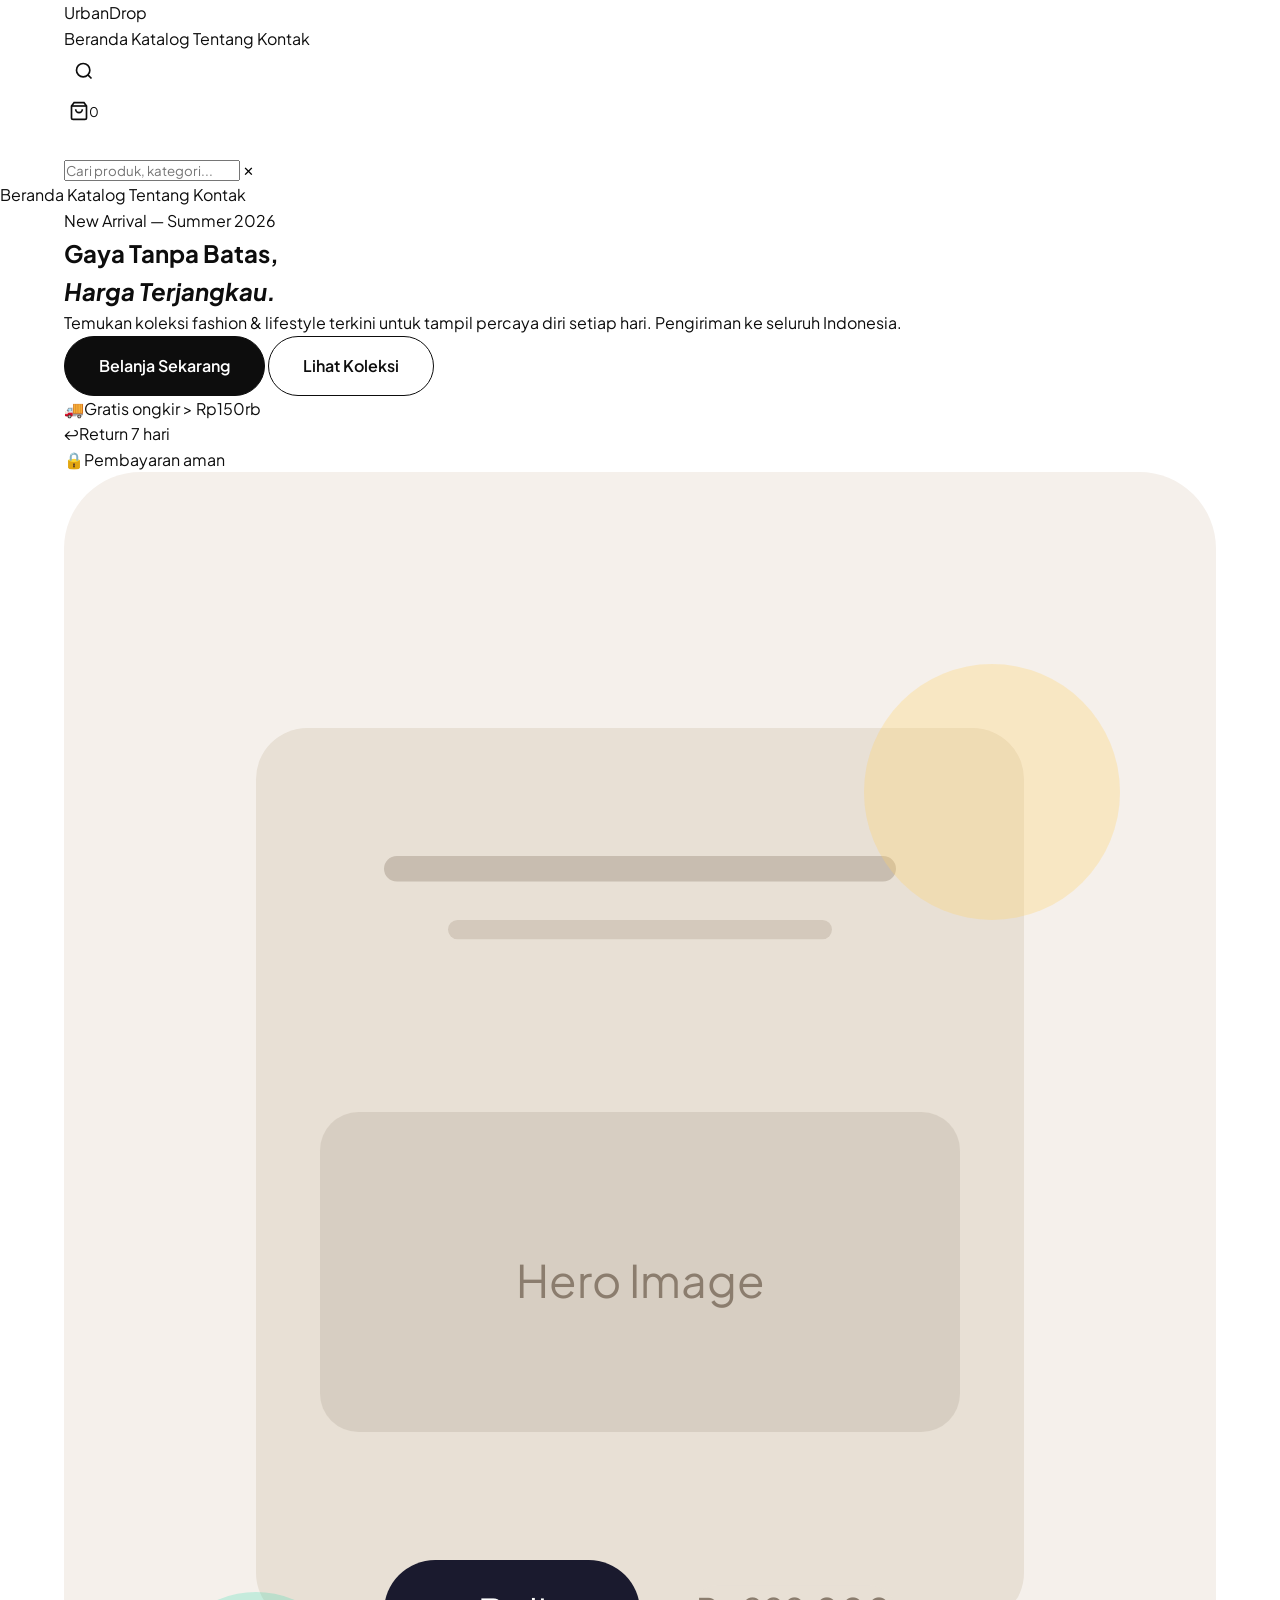
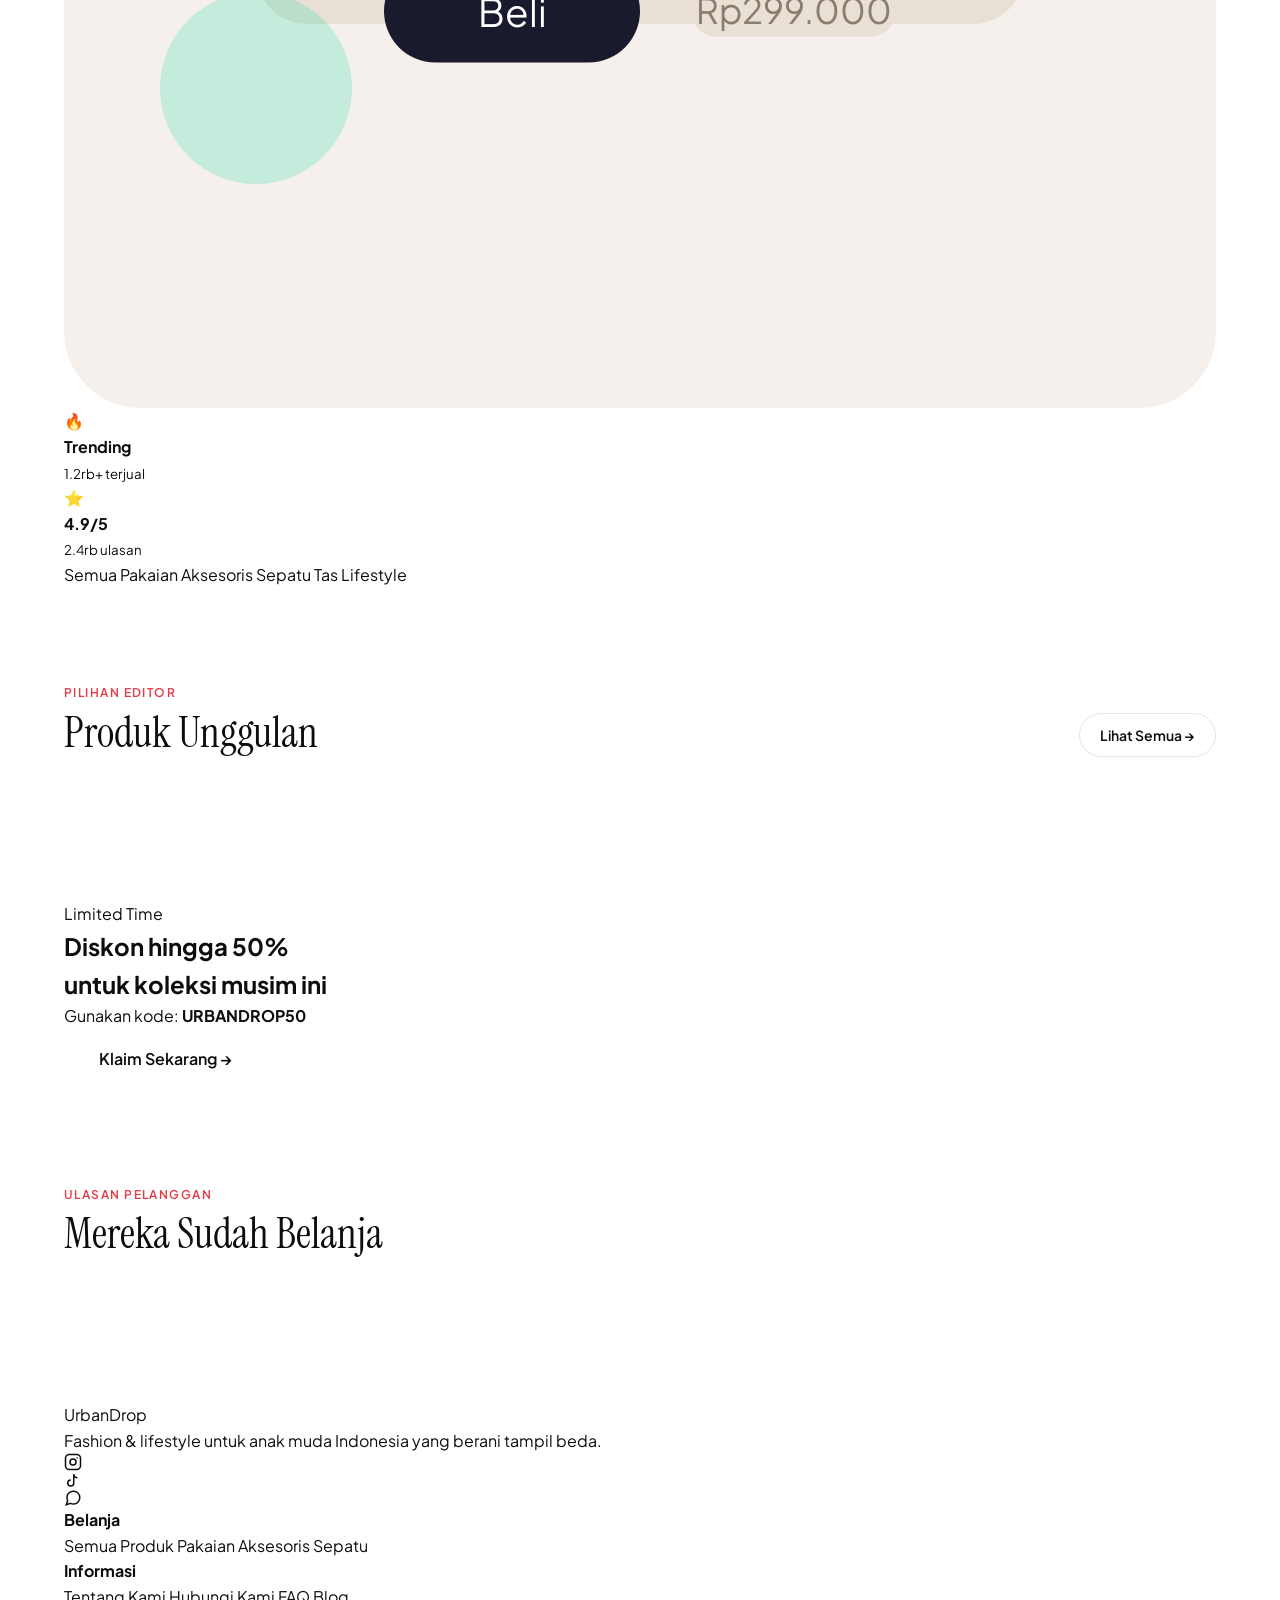
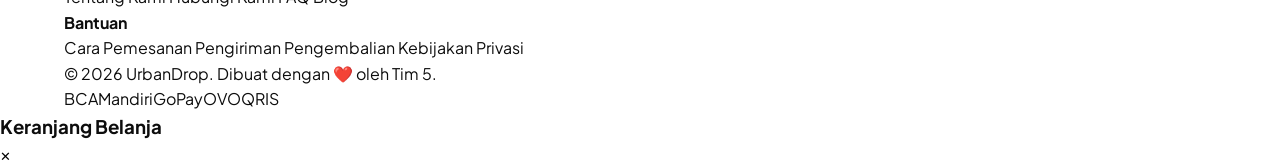
==== index.html @ a865c8d6 "feat : added index.html" ====
<!DOCTYPE html>
<html lang="id">
<head>
  <meta charset="UTF-8" />
  <meta name="viewport" content="width=device-width, initial-scale=1.0" />
  <meta name="description" content="UrbanDrop — Toko fashion & lifestyle modern untuk anak muda Indonesia." />
  <title>UrbanDrop — Fashion & Lifestyle</title>
  <link rel="preconnect" href="https://fonts.googleapis.com" />
  <link rel="preconnect" href="https://fonts.gstatic.com" crossorigin />
  <link href="https://fonts.googleapis.com/css2?family=Plus+Jakarta+Sans:wght@300;400;500;600;700;800&family=Instrument+Serif:ital@0;1&display=swap" rel="stylesheet" />
  <link rel="stylesheet" href="css/base.css" />       <!-- RAKHA -->
  <link rel="stylesheet" href="css/navbar.css" />     <!-- NOVIA -->
  <link rel="stylesheet" href="css/hero.css" />       <!-- NAISYA -->
  <link rel="stylesheet" href="css/catalog.css" />    <!-- RIMA -->
  <link rel="stylesheet" href="css/cart.css" />       <!-- NAOMI -->
  <link rel="stylesheet" href="css/footer.css" />     <!-- NOVIA -->
</head>
<body>

  <!-- ═══════════════════════════════════════
       NAVBAR — NOVIA
  ═══════════════════════════════════════ -->
  <header class="navbar" id="navbar">
    <div class="container navbar__inner">
      <a href="index.html" class="navbar__logo">
        Urban<span>Drop</span>
      </a>
      <nav class="navbar__links" id="navLinks">
        <a href="index.html" class="nav-link active">Beranda</a>
        <a href="pages/catalog.html" class="nav-link">Katalog</a>
        <a href="pages/about.html" class="nav-link">Tentang</a>
        <a href="pages/contact.html" class="nav-link">Kontak</a>
      </nav>
      <div class="navbar__actions">
        <button class="btn-icon search-btn" aria-label="Cari produk" id="searchToggle">
          <svg width="20" height="20" viewBox="0 0 24 24" fill="none" stroke="currentColor" stroke-width="2"><circle cx="11" cy="11" r="8"/><path d="m21 21-4.35-4.35"/></svg>
        </button>
        <button class="btn-icon cart-btn" aria-label="Keranjang" id="cartToggle">
          <svg width="20" height="20" viewBox="0 0 24 24" fill="none" stroke="currentColor" stroke-width="2"><path d="M6 2 3 6v14a2 2 0 0 0 2 2h14a2 2 0 0 0 2-2V6l-3-4z"/><line x1="3" y1="6" x2="21" y2="6"/><path d="M16 10a4 4 0 0 1-8 0"/></svg>
          <span class="cart-badge" id="cartBadge">0</span>
        </button>
        <button class="hamburger" id="hamburger" aria-label="Menu">
          <span></span><span></span><span></span>
        </button>
      </div>
    </div>
    <!-- Search Bar -->
    <div class="search-bar" id="searchBar">
      <div class="container">
        <input type="text" id="searchInput" placeholder="Cari produk, kategori..." autocomplete="off" />
        <button id="searchClose">✕</button>
      </div>
    </div>
  </header>

  <!-- Mobile Nav -->
  <div class="mobile-nav" id="mobileNav">
    <a href="index.html" class="mobile-nav__link" onclick="closeMobileNav()">Beranda</a>
    <a href="pages/catalog.html" class="mobile-nav__link" onclick="closeMobileNav()">Katalog</a>
    <a href="pages/about.html" class="mobile-nav__link" onclick="closeMobileNav()">Tentang</a>
    <a href="pages/contact.html" class="mobile-nav__link" onclick="closeMobileNav()">Kontak</a>
  </div>


  <!-- ═══════════════════════════════════════
       HERO SECTION — NAISYA
  ═══════════════════════════════════════ -->
  <section class="hero" id="home">
    <div class="hero__bg-shape hero__bg-shape--1"></div>
    <div class="hero__bg-shape hero__bg-shape--2"></div>
    <div class="container hero__inner">
      <div class="hero__content" data-animate>
        <span class="hero__label">New Arrival — Summer 2026</span>
        <h1 class="hero__title">
          Gaya Tanpa Batas,<br />
          <em>Harga Terjangkau.</em>
        </h1>
        <p class="hero__subtitle">
          Temukan koleksi fashion & lifestyle terkini untuk tampil percaya diri setiap hari. Pengiriman ke seluruh Indonesia.
        </p>
        <div class="hero__cta">
          <a href="pages/catalog.html" class="btn btn--primary btn--lg">Belanja Sekarang</a>
          <a href="#featured" class="btn btn--outline btn--lg">Lihat Koleksi</a>
        </div>
        <div class="hero__trust">
          <div class="trust-item"><span class="trust-icon">🚚</span><span>Gratis ongkir &gt; Rp150rb</span></div>
          <div class="trust-item"><span class="trust-icon">↩️</span><span>Return 7 hari</span></div>
          <div class="trust-item"><span class="trust-icon">🔒</span><span>Pembayaran aman</span></div>
        </div>
      </div>
      <div class="hero__visual" data-animate data-delay="0.15">
        <div class="hero__img-frame">
          <!-- Placeholder visual — ganti dengan gambar produk hero -->
          <div class="hero__img-placeholder">
            <svg viewBox="0 0 360 480" fill="none" xmlns="http://www.w3.org/2000/svg">
              <rect width="360" height="480" rx="24" fill="#F5F0EB"/>
              <rect x="60" y="80" width="240" height="280" rx="16" fill="#E8E0D5"/>
              <rect x="100" y="120" width="160" height="8" rx="4" fill="#C8BDB0"/>
              <rect x="120" y="140" width="120" height="6" rx="3" fill="#D4C9BC"/>
              <rect x="80" y="200" width="200" height="100" rx="12" fill="#C8BDB0" fill-opacity="0.5"/>
              <text x="180" y="258" text-anchor="middle" fill="#8B7D6E" font-size="14" font-family="Plus Jakarta Sans">Hero Image</text>
              <rect x="100" y="340" width="80" height="32" rx="16" fill="#1A1A2E"/>
              <text x="140" y="361" text-anchor="middle" fill="white" font-size="12" font-family="Plus Jakarta Sans">Beli</text>
              <rect x="196" y="348" width="64" height="16" rx="8" fill="#E8E0D5"/>
              <text x="228" y="360" text-anchor="middle" fill="#8B7D6E" font-size="11" font-family="Plus Jakarta Sans">Rp299.000</text>
              <circle cx="290" cy="100" r="40" fill="#FFD166" fill-opacity="0.3"/>
              <circle cx="60" cy="380" r="30" fill="#06D6A0" fill-opacity="0.2"/>
            </svg>
          </div>
          <div class="hero__floating-card hero__floating-card--1">
            <span class="fc-emoji">🔥</span>
            <div><strong>Trending</strong><br/><small>1.2rb+ terjual</small></div>
          </div>
          <div class="hero__floating-card hero__floating-card--2">
            <span class="fc-emoji">⭐</span>
            <div><strong>4.9/5</strong><br/><small>2.4rb ulasan</small></div>
          </div>
        </div>
      </div>
    </div>
    <!-- Category pills -->
    <div class="hero__categories container">
      <a href="pages/catalog.html?cat=all" class="cat-pill cat-pill--active">Semua</a>
      <a href="pages/catalog.html?cat=pakaian" class="cat-pill">Pakaian</a>
      <a href="pages/catalog.html?cat=aksesoris" class="cat-pill">Aksesoris</a>
      <a href="pages/catalog.html?cat=sepatu" class="cat-pill">Sepatu</a>
      <a href="pages/catalog.html?cat=tas" class="cat-pill">Tas</a>
      <a href="pages/catalog.html?cat=lifestyle" class="cat-pill">Lifestyle</a>
    </div>
  </section>


  <!-- ═══════════════════════════════════════
       FEATURED PRODUCTS — RIMA
  ═══════════════════════════════════════ -->
  <section class="section" id="featured">
    <div class="container">
      <div class="section-header" data-animate>
        <div>
          <p class="section-eyebrow">Pilihan Editor</p>
          <h2 class="section-title">Produk Unggulan</h2>
        </div>
        <a href="pages/catalog.html" class="btn btn--ghost">Lihat Semua →</a>
      </div>
      <!-- Grid produk dirender oleh JS (RIMA: js/catalog.js) -->
      <div class="products-grid" id="featuredGrid"></div>
    </div>
  </section>


  <!-- ═══════════════════════════════════════
       BANNER PROMO — NAISYA
  ═══════════════════════════════════════ -->
  <section class="promo-banner" data-animate>
    <div class="container promo-banner__inner">
      <div class="promo-banner__text">
        <span class="promo-banner__label">Limited Time</span>
        <h2 class="promo-banner__title">Diskon hingga 50%<br/>untuk koleksi musim ini</h2>
        <p class="promo-banner__sub">Gunakan kode: <strong>URBANDROP50</strong></p>
      </div>
      <a href="pages/catalog.html" class="btn btn--white btn--lg">Klaim Sekarang →</a>
    </div>
  </section>


  <!-- ═══════════════════════════════════════
       TESTIMONI — NAISYA
  ═══════════════════════════════════════ -->
  <section class="section" id="testimoni">
    <div class="container">
      <div class="section-header" data-animate>
        <div>
          <p class="section-eyebrow">Ulasan Pelanggan</p>
          <h2 class="section-title">Mereka Sudah Belanja</h2>
        </div>
      </div>
      <div class="testimonials-track" id="testiTrack">
        <!-- Render by JS — js/testimonials.js (NAISYA) -->
      </div>
    </div>
  </section>


  <!-- ═══════════════════════════════════════
       FOOTER — NOVIA
  ═══════════════════════════════════════ -->
  <footer class="footer">
    <div class="container footer__top">
      <div class="footer__brand">
        <a href="index.html" class="footer__logo">Urban<span>Drop</span></a>
        <p class="footer__tagline">Fashion & lifestyle untuk anak muda Indonesia yang berani tampil beda.</p>
        <div class="footer__socials">
          <a href="#" class="social-link" aria-label="Instagram">
            <svg width="18" height="18" viewBox="0 0 24 24" fill="none" stroke="currentColor" stroke-width="2"><rect x="2" y="2" width="20" height="20" rx="5"/><circle cx="12" cy="12" r="4"/><circle cx="17.5" cy="6.5" r="1" fill="currentColor" stroke="none"/></svg>
          </a>
          <a href="#" class="social-link" aria-label="TikTok">
            <svg width="18" height="18" viewBox="0 0 24 24" fill="none" stroke="currentColor" stroke-width="2"><path d="M9 12a4 4 0 1 0 4 4V4a5 5 0 0 0 5 5"/></svg>
          </a>
          <a href="#" class="social-link" aria-label="WhatsApp">
            <svg width="18" height="18" viewBox="0 0 24 24" fill="none" stroke="currentColor" stroke-width="2"><path d="M21 11.5a8.38 8.38 0 0 1-.9 3.8 8.5 8.5 0 0 1-7.6 4.7 8.38 8.38 0 0 1-3.8-.9L3 21l1.9-5.7a8.38 8.38 0 0 1-.9-3.8 8.5 8.5 0 0 1 4.7-7.6 8.38 8.38 0 0 1 3.8-.9h.5a8.48 8.48 0 0 1 8 8v.5z"/></svg>
          </a>
        </div>
      </div>
      <div class="footer__links-group">
        <div class="footer__col">
          <h4>Belanja</h4>
          <a href="pages/catalog.html">Semua Produk</a>
          <a href="pages/catalog.html?cat=pakaian">Pakaian</a>
          <a href="pages/catalog.html?cat=aksesoris">Aksesoris</a>
          <a href="pages/catalog.html?cat=sepatu">Sepatu</a>
        </div>
        <div class="footer__col">
          <h4>Informasi</h4>
          <a href="pages/about.html">Tentang Kami</a>
          <a href="pages/contact.html">Hubungi Kami</a>
          <a href="#">FAQ</a>
          <a href="#">Blog</a>
        </div>
        <div class="footer__col">
          <h4>Bantuan</h4>
          <a href="#">Cara Pemesanan</a>
          <a href="#">Pengiriman</a>
          <a href="#">Pengembalian</a>
          <a href="#">Kebijakan Privasi</a>
        </div>
      </div>
    </div>
    <div class="footer__bottom">
      <div class="container">
        <p>© 2026 UrbanDrop. Dibuat dengan ❤️ oleh Tim 5.</p>
        <div class="footer__payment">
          <span>BCA</span><span>Mandiri</span><span>GoPay</span><span>OVO</span><span>QRIS</span>
        </div>
      </div>
    </div>
  </footer>


  <!-- ═══════════════════════════════════════
       CART SIDEBAR — NAOMI
  ═══════════════════════════════════════ -->
  <div class="cart-overlay" id="cartOverlay"></div>
  <aside class="cart-sidebar" id="cartSidebar">
    <div class="cart-sidebar__header">
      <h3>Keranjang Belanja</h3>
      <button class="cart-close" id="cartClose">✕</button>
    </div>
    <div class="cart-sidebar__body" id="cartBody">
      <!-- Render by js/cart.js (NAOMI) -->
    </div>
    <div class="cart-sidebar__footer" id="cartFooter">
      <!-- Render by js/cart.js (NAOMI) -->
    </div>
  </aside>


  <!-- ═══════════════════════════════════════
       TOAST NOTIFICATION — NAOMI
  ═══════════════════════════════════════ -->
  <div class="toast" id="toast"></div>


  <!-- JS -->
  <script src="js/data.js"></script>         <!-- RAKHA -->
  <script src="js/utils.js"></script>        <!-- RAKHA -->
  <script src="js/navbar.js"></script>       <!-- NOVIA -->
  <script src="js/catalog.js"></script>      <!-- RIMA -->
  <script src="js/cart.js"></script>         <!-- NAOMI -->
  <script src="js/testimonials.js"></script> <!-- NAISYA -->
  <script src="js/main.js"></script>         <!-- RAKHA -->
</body>
</html>
---- css/base.css ----
@import url('https://fonts.googleapis.com/css2?family=Plus+Jakarta+Sans:wght@300;400;500;600;700;800&family=Instrument+Serif:ital@0;1&display=swap');

/* ─── CSS Variables ─── */
:root {
  /* Brand Colors */
  --black:       #0D0D0D;
  --white:       #FFFFFF;
  --cream:       #F8F4EF;
  --cream-dark:  #EDE8E1;
  --accent:      #1A1A2E;
  --accent-2:    #E63946;
  --gold:        #FFD166;
  --green:       #06D6A0;
  --muted:       #8B8B9A;
  --border:      #E8E4DE;

  /* Typography */
  --font-sans:   'Plus Jakarta Sans', sans-serif;
  --font-serif:  'Instrument Serif', serif;

  /* Spacing */
  --container-max: 1280px;
  --container-pad: clamp(20px, 5vw, 64px);
  --section-gap:   96px;
  --radius-sm:     8px;
  --radius-md:     14px;
  --radius-lg:     22px;
  --radius-pill:   999px;

  /* Shadow */
  --shadow-sm:  0 1px 3px rgba(0,0,0,.07), 0 1px 2px rgba(0,0,0,.05);
  --shadow-md:  0 4px 16px rgba(0,0,0,.09);
  --shadow-lg:  0 12px 40px rgba(0,0,0,.12);

  /* Transition */
  --ease: 0.22s cubic-bezier(.4,0,.2,1);
}

/* ─── Reset ─── */
*, *::before, *::after { box-sizing: border-box; margin: 0; padding: 0; }
html { scroll-behavior: smooth; font-size: 16px; -webkit-text-size-adjust: 100%; }
body {
  font-family: var(--font-sans);
  background: var(--white);
  color: var(--black);
  line-height: 1.6;
  overflow-x: hidden;
}
img, svg { max-width: 100%; display: block; }
a { text-decoration: none; color: inherit; }
ul, ol { list-style: none; }
button { cursor: pointer; font-family: inherit; border: none; background: none; }
input, textarea, select { font-family: inherit; }

/* ─── Container ─── */
.container {
  max-width: var(--container-max);
  margin: 0 auto;
  padding: 0 var(--container-pad);
}

/* ─── Section ─── */
.section { padding: var(--section-gap) 0; }
.section-header {
  display: flex;
  align-items: flex-end;
  justify-content: space-between;
  margin-bottom: 48px;
  gap: 16px;
}
.section-eyebrow {
  font-size: 12px;
  font-weight: 600;
  letter-spacing: .12em;
  text-transform: uppercase;
  color: var(--accent-2);
  margin-bottom: 6px;
}
.section-title {
  font-family: var(--font-serif);
  font-size: clamp(28px, 4vw, 42px);
  font-weight: 400;
  line-height: 1.15;
  color: var(--black);
}

/* ─── Buttons ─── */
.btn {
  display: inline-flex;
  align-items: center;
  gap: 8px;
  font-size: 15px;
  font-weight: 600;
  padding: 13px 26px;
  border-radius: var(--radius-pill);
  transition: all var(--ease);
  cursor: pointer;
  border: 1.5px solid transparent;
  white-space: nowrap;
}
.btn--primary {
  background: var(--black);
  color: var(--white);
  border-color: var(--black);
}
.btn--primary:hover { background: #2d2d2d; transform: translateY(-2px); box-shadow: var(--shadow-md); }
.btn--outline {
  background: transparent;
  color: var(--black);
  border-color: var(--black);
}
.btn--outline:hover { background: var(--black); color: var(--white); transform: translateY(-2px); }
.btn--ghost {
  background: transparent;
  color: var(--black);
  border-color: var(--border);
  font-size: 14px;
  padding: 10px 20px;
}
.btn--ghost:hover { border-color: var(--black); }
.btn--white {
  background: var(--white);
  color: var(--black);
  border-color: var(--white);
}
.btn--white:hover { background: var(--cream); transform: translateY(-2px); }
.btn--danger {
  background: var(--accent-2);
  color: var(--white);
  border-color: var(--accent-2);
}
.btn--lg { padding: 16px 34px; font-size: 16px; }
.btn--sm { padding: 8px 16px; font-size: 13px; }
.btn--full { width: 100%; justify-content: center; }

/* ─── Icon Button ─── */
.btn-icon {
  width: 40px; height: 40px;
  border-radius: 50%;
  display: flex; align-items: center; justify-content: center;
  background: transparent;
  color: var(--black);
  transition: all var(--ease);
  position: relative;
}
.btn-icon:hover { background: var(--cream); }

/* ─── Badge ─── */
.badge {
  display: inline-block;
  padding: 4px 12px;
  border-radius: var(--radius-pill);
  font-size: 11px;
  font-weight: 700;
  letter-spacing: .06em;
  text-transform: uppercase;
}
.badge--sale { background: var(--accent-2); color: var(--white); }
.badge--new  { background: var(--gold);     color: var(--black);  }
.badge--hit  { background: var(--green);    color: var(--black);  }

/* ─── Scroll Animate ─── */
[data-animate] {
  opacity: 0;
  transform: translateY(28px);
  transition: opacity .55s ease, transform .55s ease;
}
[data-animate].visible { opacity: 1; transform: none; }
[data-delay="0.1"]  { transition-delay: .10s; }
[data-delay="0.15"] { transition-delay: .15s; }
[data-delay="0.2"]  { transition-delay: .20s; }
[data-delay="0.3"]  { transition-delay: .30s; }
[data-delay="0.4"]  { transition-delay: .40s; }

/* ─── Toast Notification ─── */
.toast {
  position: fixed;
  bottom: 28px;
  left: 50%;
  transform: translateX(-50%) translateY(80px);
  background: var(--black);
  color: var(--white);
  padding: 13px 24px;
  border-radius: var(--radius-pill);
  font-size: 14px;
  font-weight: 500;
  z-index: 9999;
  opacity: 0;
  transition: all .35s cubic-bezier(.4,0,.2,1);
  white-space: nowrap;
  pointer-events: none;
  box-shadow: var(--shadow-lg);
}
.toast.show {
  opacity: 1;
  transform: translateX(-50%) translateY(0);
}

/* ─── Empty State ─── */
.empty-state {
  text-align: center;
  padding: 64px 24px;
  color: var(--muted);
}
.empty-state__icon { font-size: 48px; margin-bottom: 16px; }
.empty-state h3 { font-size: 20px; color: var(--black); margin-bottom: 8px; }
.empty-state p  { font-size: 15px; margin-bottom: 24px; }

/* ─── Responsive utilities ─── */
@media (max-width: 768px) {
  :root { --section-gap: 60px; }
  .section-header { flex-direction: column; align-items: flex-start; }
}
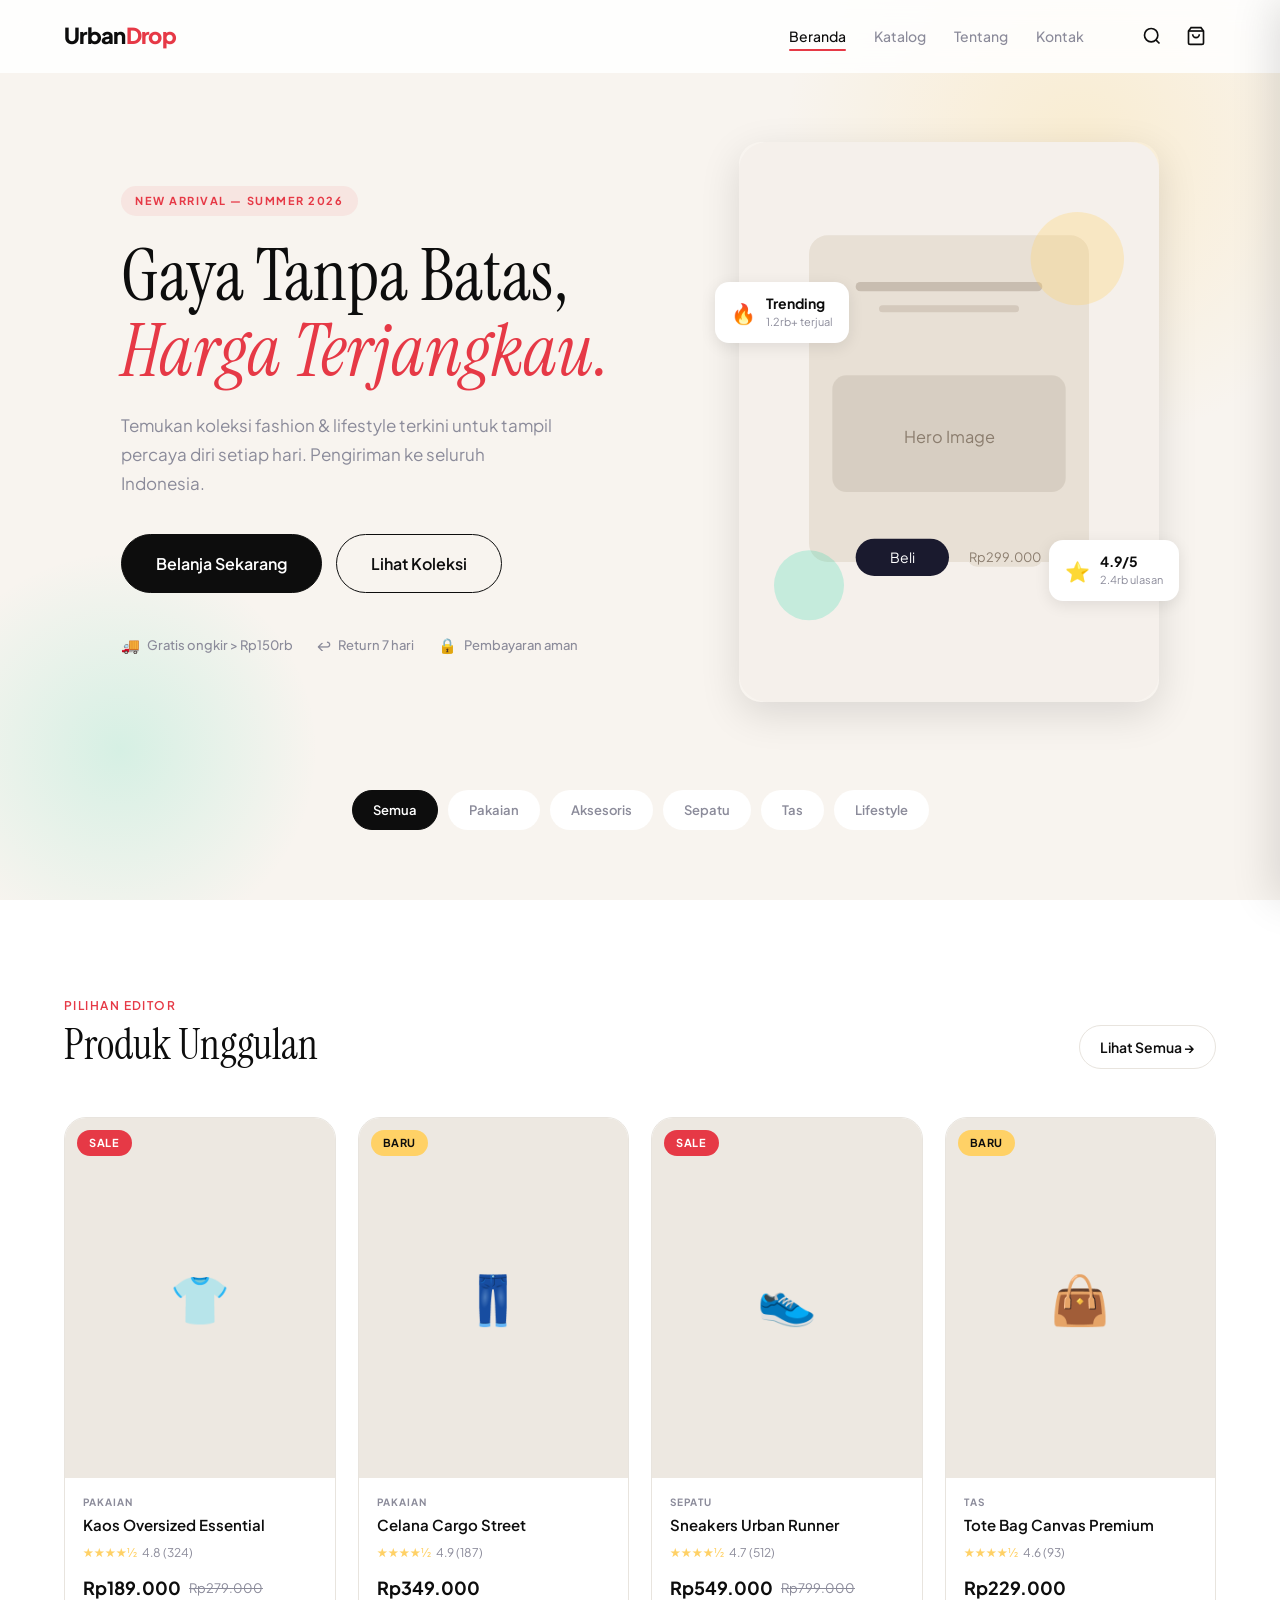
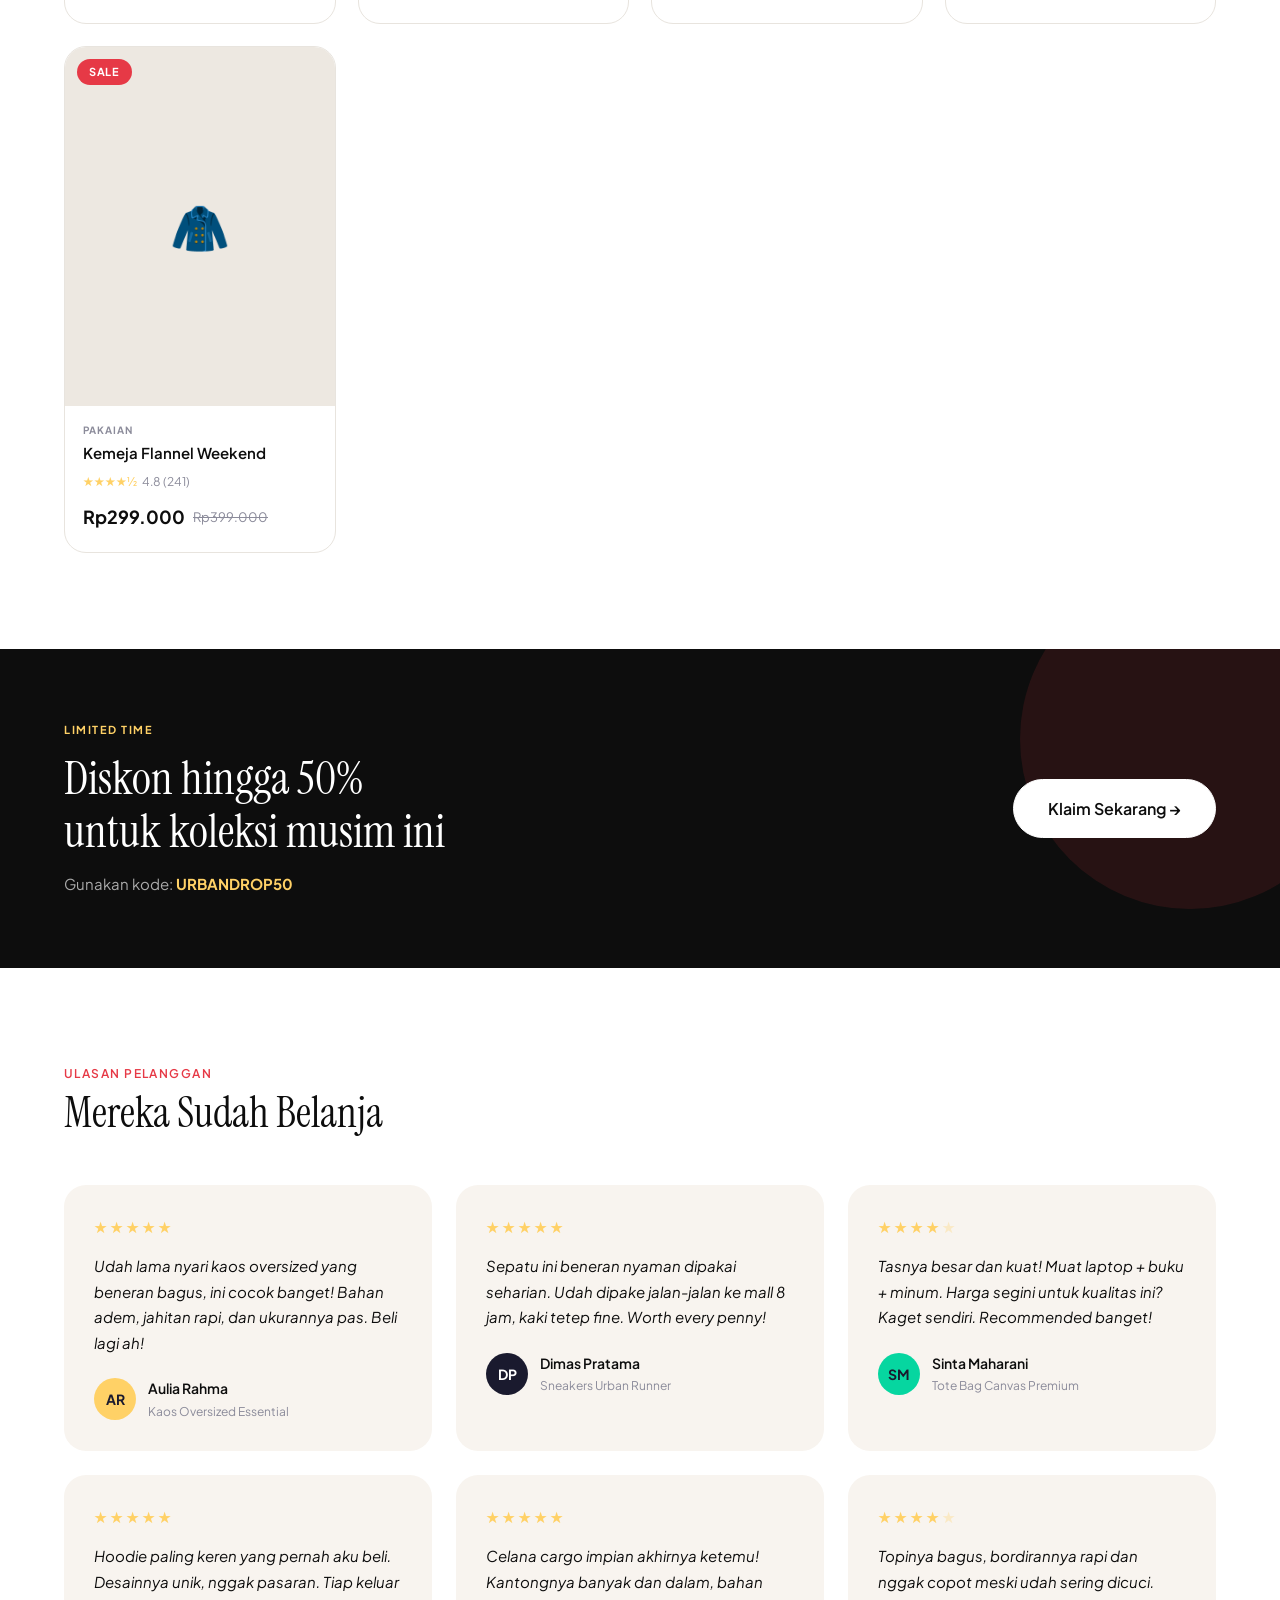
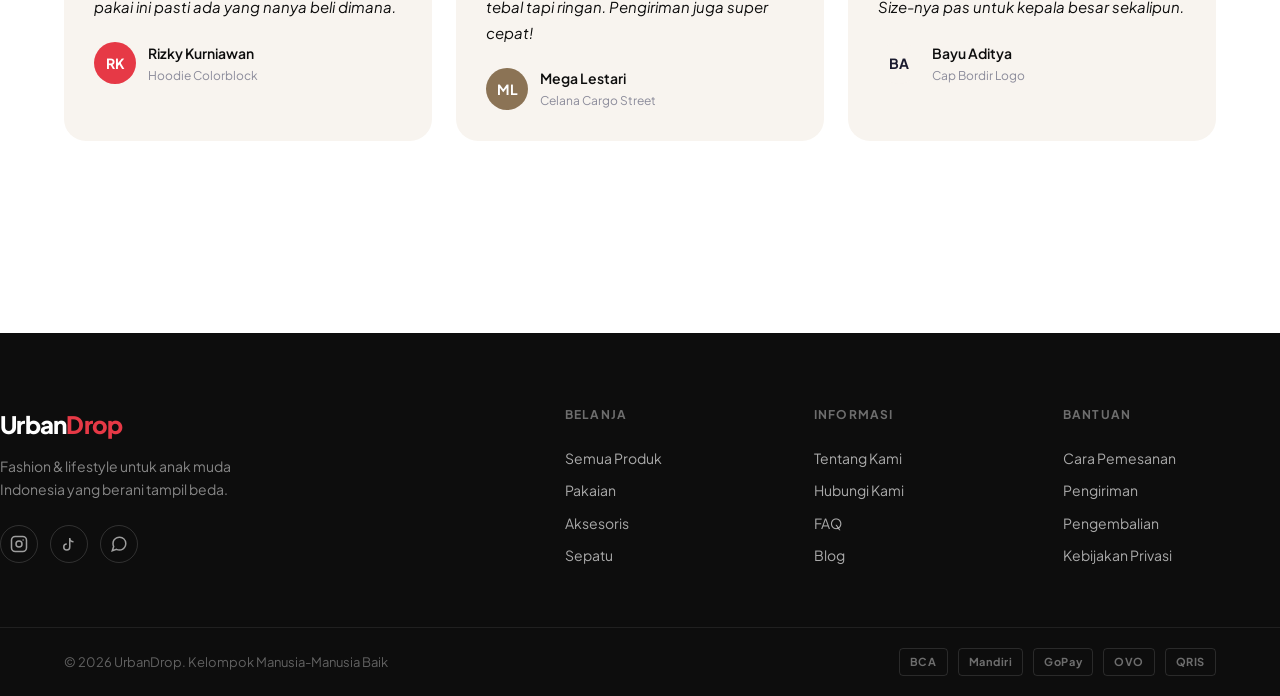
==== commit d4658b61: "feat : editted footer contents" ====
--- a/index.html
+++ b/index.html
@@ -227,7 +227,7 @@
     </div>
     <div class="footer__bottom">
       <div class="container">
-        <p>© 2026 UrbanDrop. Dibuat dengan ❤️ oleh Tim 5.</p>
+        <p>© 2026 UrbanDrop. Kelompok Manusia-Manusia Baik</p>
         <div class="footer__payment">
           <span>BCA</span><span>Mandiri</span><span>GoPay</span><span>OVO</span><span>QRIS</span>
         </div>
--- a/css/navbar.css
+++ b/css/navbar.css
@@ -0,0 +1,256 @@
+.navbar {
+  position: fixed;
+  top: 0; left: 0; right: 0;
+  z-index: 1000;
+  padding: 16px 0;
+  background: rgba(255,255,255,0.85);
+  backdrop-filter: blur(14px);
+  -webkit-backdrop-filter: blur(14px);
+  border-bottom: 1px solid transparent;
+  transition: all var(--ease);
+}
+.navbar.scrolled {
+  background: rgba(255,255,255,0.96);
+  border-bottom-color: var(--border);
+  padding: 11px 0;
+  box-shadow: var(--shadow-sm);
+}
+.navbar__inner {
+  display: flex;
+  align-items: center;
+  gap: 32px;
+}
+.navbar__logo {
+  font-family: var(--font-sans);
+  font-weight: 800;
+  font-size: 22px;
+  letter-spacing: -.03em;
+  color: var(--black);
+  flex-shrink: 0;
+}
+.navbar__logo span { color: var(--accent-2); }
+
+.navbar__links {
+  display: flex;
+  align-items: center;
+  gap: 28px;
+  margin-left: auto;
+}
+.nav-link {
+  font-size: 14px;
+  font-weight: 500;
+  color: var(--muted);
+  transition: color var(--ease);
+  position: relative;
+}
+.nav-link::after {
+  content: '';
+  position: absolute;
+  bottom: -4px; left: 0;
+  width: 0; height: 2px;
+  background: var(--accent-2);
+  border-radius: 2px;
+  transition: width var(--ease);
+}
+.nav-link:hover,
+.nav-link.active { color: var(--black); }
+.nav-link.active::after,
+.nav-link:hover::after { width: 100%; }
+
+.navbar__actions {
+  display: flex;
+  align-items: center;
+  gap: 4px;
+  margin-left: 16px;
+}
+.cart-badge {
+  position: absolute;
+  top: 2px; right: 2px;
+  width: 17px; height: 17px;
+  background: var(--accent-2);
+  color: var(--white);
+  font-size: 9px;
+  font-weight: 700;
+  border-radius: 50%;
+  display: flex; align-items: center; justify-content: center;
+  border: 2px solid var(--white);
+  transition: transform var(--ease);
+}
+.cart-badge.pop { transform: scale(1.4); }
+
+/* Search Bar */
+.search-bar {
+  background: var(--white);
+  border-top: 1px solid var(--border);
+  padding: 12px 0;
+  display: none;
+  animation: slideDown .2s ease;
+}
+.search-bar.open { display: block; }
+@keyframes slideDown { from { opacity:0; transform:translateY(-8px); } to { opacity:1; transform:none; } }
+.search-bar .container {
+  display: flex;
+  align-items: center;
+  gap: 12px;
+}
+.search-bar input {
+  flex: 1;
+  border: none;
+  outline: none;
+  font-size: 16px;
+  background: transparent;
+  color: var(--black);
+}
+.search-bar input::placeholder { color: var(--muted); }
+#searchClose {
+  background: none; border: none;
+  font-size: 18px; color: var(--muted);
+  cursor: pointer;
+  transition: color var(--ease);
+}
+#searchClose:hover { color: var(--black); }
+
+/* Hamburger */
+.hamburger {
+  display: none;
+  flex-direction: column;
+  gap: 5px;
+  padding: 6px;
+  background: none; border: none;
+}
+.hamburger span {
+  display: block;
+  width: 22px; height: 1.5px;
+  background: var(--black);
+  border-radius: 2px;
+  transition: all var(--ease);
+}
+.hamburger.open span:nth-child(1) { transform: rotate(45deg) translate(4.5px, 4.5px); }
+.hamburger.open span:nth-child(2) { opacity: 0; }
+.hamburger.open span:nth-child(3) { transform: rotate(-45deg) translate(4.5px,-4.5px); }
+
+/* Mobile Nav */
+.mobile-nav {
+  display: none;
+  position: fixed;
+  top: 65px; left: 0; right: 0;
+  background: var(--white);
+  border-bottom: 1px solid var(--border);
+  flex-direction: column;
+  padding: 20px var(--container-pad) 24px;
+  gap: 4px;
+  z-index: 999;
+  box-shadow: var(--shadow-md);
+}
+.mobile-nav.open { display: flex; }
+.mobile-nav__link {
+  font-size: 16px;
+  font-weight: 500;
+  color: var(--black);
+  padding: 10px 0;
+  border-bottom: 1px solid var(--border);
+}
+.mobile-nav__link:last-of-type { border-bottom: none; }
+
+/* ──────────────────────────────────────
+   FOOTER
+────────────────────────────────────── */
+.footer {
+  background: var(--black);
+  color: var(--white);
+  margin-top: var(--section-gap);
+}
+.footer__top {
+  display: grid;
+  grid-template-columns: 1.4fr 2fr;
+  gap: 64px;
+  padding: 72px 0 56px;
+}
+.footer__logo {
+  font-weight: 800;
+  font-size: 24px;
+  letter-spacing: -.03em;
+  color: var(--white);
+}
+.footer__logo span { color: var(--accent-2); }
+.footer__tagline {
+  font-size: 14px;
+  color: rgba(255,255,255,.5);
+  line-height: 1.65;
+  margin-top: 12px;
+  max-width: 260px;
+}
+.footer__socials {
+  display: flex;
+  gap: 12px;
+  margin-top: 24px;
+}
+.social-link {
+  width: 38px; height: 38px;
+  border-radius: 50%;
+  border: 1px solid rgba(255,255,255,.15);
+  display: flex; align-items: center; justify-content: center;
+  color: rgba(255,255,255,.6);
+  transition: all var(--ease);
+}
+.social-link:hover { border-color: var(--white); color: var(--white); background: rgba(255,255,255,.08); }
+
+.footer__links-group {
+  display: grid;
+  grid-template-columns: repeat(3,1fr);
+  gap: 32px;
+}
+.footer__col h4 {
+  font-size: 12px;
+  font-weight: 700;
+  letter-spacing: .1em;
+  text-transform: uppercase;
+  color: rgba(255,255,255,.4);
+  margin-bottom: 18px;
+}
+.footer__col a {
+  display: block;
+  font-size: 14px;
+  color: rgba(255,255,255,.65);
+  padding: 5px 0;
+  transition: color var(--ease);
+}
+.footer__col a:hover { color: var(--white); }
+
+.footer__bottom {
+  border-top: 1px solid rgba(255,255,255,.08);
+  padding: 20px 0;
+}
+.footer__bottom .container {
+  display: flex;
+  align-items: center;
+  justify-content: space-between;
+  flex-wrap: wrap;
+  gap: 12px;
+}
+.footer__bottom p { font-size: 13px; color: rgba(255,255,255,.35); }
+.footer__payment {
+  display: flex;
+  gap: 10px;
+}
+.footer__payment span {
+  font-size: 11px;
+  font-weight: 700;
+  color: rgba(255,255,255,.4);
+  border: 1px solid rgba(255,255,255,.12);
+  padding: 4px 10px;
+  border-radius: 4px;
+  letter-spacing: .05em;
+}
+
+/* ── Responsive Navbar & Footer ── */
+@media (max-width: 768px) {
+  .navbar__links { display: none; }
+  .hamburger { display: flex; }
+  .footer__top { grid-template-columns: 1fr; gap: 40px; }
+  .footer__links-group { grid-template-columns: repeat(2,1fr); }
+}
+@media (max-width: 480px) {
+  .footer__links-group { grid-template-columns: 1fr; }
+  .footer__bottom .container { flex-direction: column; align-items: flex-start; }
+}
--- a/css/hero.css
+++ b/css/hero.css
@@ -0,0 +1,285 @@
+/* ═══════════════════════════════════════
+   css/hero.css
+   TUGAS: NAISYA
+   Commit: "feat: add hero section, promo banner, testimonial styles"
+   ═══════════════════════════════════════ */
+
+/* ─── Hero ─── */
+.hero {
+  min-height: 100vh;
+  display: flex;
+  flex-direction: column;
+  justify-content: center;
+  padding-top: 80px;
+  background: var(--cream);
+  position: relative;
+  overflow: hidden;
+}
+
+.hero__bg-shape {
+  position: absolute;
+  border-radius: 50%;
+  pointer-events: none;
+  z-index: 0;
+}
+.hero__bg-shape--1 {
+  width: 600px; height: 600px;
+  background: radial-gradient(circle, rgba(255,209,102,.22) 0%, transparent 70%);
+  top: -150px; right: -100px;
+}
+.hero__bg-shape--2 {
+  width: 400px; height: 400px;
+  background: radial-gradient(circle, rgba(6,214,160,.14) 0%, transparent 70%);
+  bottom: -50px; left: -80px;
+}
+
+.hero__inner {
+  display: grid;
+  grid-template-columns: 1fr 1fr;
+  align-items: center;
+  gap: 60px;
+  position: relative;
+  z-index: 1;
+  padding-top: 40px;
+  padding-bottom: 56px;
+}
+.hero__label {
+  display: inline-block;
+  font-size: 11px;
+  font-weight: 700;
+  letter-spacing: .14em;
+  text-transform: uppercase;
+  color: var(--accent-2);
+  background: rgba(230,57,70,.08);
+  padding: 6px 14px;
+  border-radius: var(--radius-pill);
+  margin-bottom: 22px;
+}
+.hero__title {
+  font-family: var(--font-serif);
+  font-size: clamp(42px, 6vw, 72px);
+  font-weight: 400;
+  line-height: 1.05;
+  color: var(--black);
+  margin-bottom: 22px;
+}
+.hero__title em {
+  font-style: italic;
+  color: var(--accent-2);
+}
+.hero__subtitle {
+  font-size: 17px;
+  color: var(--muted);
+  line-height: 1.7;
+  max-width: 440px;
+  margin-bottom: 36px;
+}
+.hero__cta {
+  display: flex;
+  gap: 14px;
+  flex-wrap: wrap;
+  margin-bottom: 40px;
+}
+.hero__trust {
+  display: flex;
+  gap: 24px;
+  flex-wrap: wrap;
+}
+.trust-item {
+  display: flex;
+  align-items: center;
+  gap: 7px;
+  font-size: 13px;
+  font-weight: 500;
+  color: var(--muted);
+}
+.trust-icon { font-size: 15px; }
+
+/* Hero Visual */
+.hero__visual {
+  display: flex;
+  align-items: center;
+  justify-content: flex-end;
+}
+.hero__img-frame {
+  position: relative;
+  width: 100%;
+  max-width: 420px;
+}
+.hero__img-placeholder {
+  border-radius: var(--radius-lg);
+  overflow: hidden;
+  box-shadow: var(--shadow-lg);
+}
+.hero__img-placeholder img {
+  width: 100%;
+  height: auto;
+  display: block;
+}
+
+/* Floating cards */
+.hero__floating-card {
+  position: absolute;
+  background: var(--white);
+  border-radius: var(--radius-md);
+  padding: 12px 16px;
+  display: flex;
+  align-items: center;
+  gap: 10px;
+  box-shadow: var(--shadow-md);
+  font-size: 13px;
+  line-height: 1.35;
+  animation: floatCard 5s ease-in-out infinite;
+}
+.hero__floating-card strong { font-weight: 700; font-size: 14px; }
+.hero__floating-card small  { color: var(--muted); font-size: 11px; }
+.fc-emoji { font-size: 20px; }
+.hero__floating-card--1 {
+  left: -24px;
+  top: 25%;
+  animation-delay: 0s;
+}
+.hero__floating-card--2 {
+  right: -20px;
+  bottom: 18%;
+  animation-delay: 1.5s;
+}
+@keyframes floatCard {
+  0%,100% { transform: translateY(0); }
+  50%      { transform: translateY(-8px); }
+}
+
+/* Category Pills */
+.hero__categories {
+  display: flex;
+  gap: 10px;
+  padding-top: 32px;
+  padding-bottom: 48px;
+  overflow-x: auto;
+  scrollbar-width: none;
+  -ms-overflow-style: none;
+  position: relative;
+  z-index: 1;
+}
+.hero__categories::-webkit-scrollbar { display: none; }
+.cat-pill {
+  flex-shrink: 0;
+  padding: 9px 20px;
+  border-radius: var(--radius-pill);
+  font-size: 13px;
+  font-weight: 600;
+  background: var(--white);
+  color: var(--muted);
+  border: 1.5px solid transparent;
+  transition: all var(--ease);
+}
+.cat-pill:hover { color: var(--black); border-color: var(--border); }
+.cat-pill--active {
+  background: var(--black);
+  color: var(--white);
+  border-color: var(--black);
+}
+
+/* ─── Promo Banner ─── */
+.promo-banner {
+  background: var(--black);
+  color: var(--white);
+  padding: 72px 0;
+  overflow: hidden;
+  position: relative;
+}
+.promo-banner::before {
+  content: '';
+  position: absolute;
+  top: -80px; right: -80px;
+  width: 340px; height: 340px;
+  border-radius: 50%;
+  background: rgba(230,57,70,.12);
+}
+.promo-banner__inner {
+  display: flex;
+  align-items: center;
+  justify-content: space-between;
+  gap: 32px;
+  flex-wrap: wrap;
+  position: relative;
+  z-index: 1;
+}
+.promo-banner__label {
+  font-size: 11px;
+  font-weight: 700;
+  letter-spacing: .14em;
+  text-transform: uppercase;
+  color: var(--gold);
+  margin-bottom: 14px;
+  display: block;
+}
+.promo-banner__title {
+  font-family: var(--font-serif);
+  font-size: clamp(28px, 4vw, 46px);
+  font-weight: 400;
+  line-height: 1.15;
+  margin-bottom: 14px;
+}
+.promo-banner__sub { font-size: 15px; color: rgba(255,255,255,.65); }
+.promo-banner__sub strong { color: var(--gold); }
+
+/* ─── Testimonials ─── */
+.testimonials-track {
+  display: grid;
+  grid-template-columns: repeat(3, 1fr);
+  gap: 24px;
+}
+.testi-card {
+  background: var(--cream);
+  border-radius: var(--radius-lg);
+  padding: 30px;
+  position: relative;
+  transition: all var(--ease);
+}
+.testi-card:hover {
+  transform: translateY(-4px);
+  box-shadow: var(--shadow-md);
+}
+.testi-card__stars {
+  display: flex;
+  gap: 3px;
+  margin-bottom: 14px;
+}
+.testi-card__stars span { color: var(--gold); font-size: 15px; }
+.testi-card__text {
+  font-size: 15px;
+  line-height: 1.7;
+  color: var(--black);
+  margin-bottom: 22px;
+  font-style: italic;
+}
+.testi-card__author {
+  display: flex;
+  align-items: center;
+  gap: 12px;
+}
+.testi-avatar {
+  width: 42px; height: 42px;
+  border-radius: 50%;
+  display: flex; align-items: center; justify-content: center;
+  font-weight: 700;
+  font-size: 14px;
+  flex-shrink: 0;
+}
+.testi-card__name { font-weight: 600; font-size: 14px; }
+.testi-card__product { font-size: 12px; color: var(--muted); margin-top: 2px; }
+
+/* ── Responsive Hero & Testimonials ── */
+@media (max-width: 960px) {
+  .hero__inner { grid-template-columns: 1fr; text-align: center; }
+  .hero__subtitle { margin: 0 auto 36px; }
+  .hero__cta { justify-content: center; }
+  .hero__trust { justify-content: center; }
+  .hero__visual { display: none; }
+  .testimonials-track { grid-template-columns: 1fr 1fr; }
+}
+@media (max-width: 600px) {
+  .testimonials-track { grid-template-columns: 1fr; }
+  .promo-banner__inner { flex-direction: column; text-align: center; }
+}
--- a/css/catalog.css
+++ b/css/catalog.css
@@ -0,0 +1,332 @@
+
+.product-card {
+  background: var(--white);
+  border-radius: var(--radius-lg);
+  overflow: hidden;
+  transition: all var(--ease);
+  border: 1px solid var(--border);
+  position: relative;
+  display: flex;
+  flex-direction: column;
+}
+.product-card:hover {
+  transform: translateY(-5px);
+  box-shadow: var(--shadow-lg);
+  border-color: transparent;
+}
+
+/* Product Card — Image */
+.product-card__img-wrap {
+  position: relative;
+  background: var(--cream);
+  overflow: hidden;
+  aspect-ratio: 3/4;
+}
+.product-card__img-wrap img,
+.product-card__img-placeholder {
+  width: 100%; height: 100%;
+  object-fit: cover;
+  transition: transform .5s ease;
+}
+.product-card__img-placeholder {
+  display: flex;
+  align-items: center;
+  justify-content: center;
+  font-size: 48px;
+  background: var(--cream-dark);
+}
+.product-card:hover .product-card__img-wrap img { transform: scale(1.06); }
+
+/* Badges on card */
+.product-card__badges {
+  position: absolute;
+  top: 12px; left: 12px;
+  display: flex;
+  flex-direction: column;
+  gap: 6px;
+  z-index: 2;
+}
+
+/* Quick actions overlay */
+.product-card__actions {
+  position: absolute;
+  bottom: 0; left: 0; right: 0;
+  padding: 12px;
+  background: linear-gradient(to top, rgba(0,0,0,.5) 0%, transparent 100%);
+  transform: translateY(100%);
+  transition: transform .3s ease;
+  display: flex;
+  gap: 8px;
+}
+.product-card:hover .product-card__actions { transform: translateY(0); }
+.product-card__actions .btn { flex: 1; font-size: 13px; padding: 10px 14px; }
+
+/* Wishlist button */
+.product-card__wish {
+  position: absolute;
+  top: 12px; right: 12px;
+  width: 34px; height: 34px;
+  background: var(--white);
+  border-radius: 50%;
+  display: flex; align-items: center; justify-content: center;
+  font-size: 16px;
+  box-shadow: var(--shadow-sm);
+  transition: all var(--ease);
+  z-index: 2;
+  opacity: 0;
+}
+.product-card:hover .product-card__wish { opacity: 1; }
+.product-card__wish.active { opacity: 1; color: var(--accent-2); }
+.product-card__wish:hover { transform: scale(1.15); }
+
+/* Product Card — Info */
+.product-card__info {
+  padding: 16px 18px 20px;
+  flex: 1;
+  display: flex;
+  flex-direction: column;
+}
+.product-card__cat {
+  font-size: 10px;
+  font-weight: 700;
+  letter-spacing: .1em;
+  text-transform: uppercase;
+  color: var(--muted);
+  margin-bottom: 5px;
+}
+.product-card__name {
+  font-size: 15px;
+  font-weight: 600;
+  color: var(--black);
+  line-height: 1.35;
+  margin-bottom: 8px;
+  flex: 1;
+}
+.product-card__rating {
+  display: flex;
+  align-items: center;
+  gap: 5px;
+  font-size: 12px;
+  color: var(--muted);
+  margin-bottom: 12px;
+}
+.product-card__rating .stars { color: var(--gold); }
+.product-card__pricing {
+  display: flex;
+  align-items: center;
+  gap: 8px;
+  flex-wrap: wrap;
+}
+.product-card__price {
+  font-size: 18px;
+  font-weight: 700;
+  color: var(--black);
+}
+.product-card__price--original {
+  font-size: 13px;
+  font-weight: 400;
+  color: var(--muted);
+  text-decoration: line-through;
+}
+
+/* ─── Products Grid ─── */
+.products-grid {
+  display: grid;
+  grid-template-columns: repeat(4, 1fr);
+  gap: 22px;
+}
+
+/* ─── Catalog Page Layout ─── */
+.catalog-layout {
+  display: grid;
+  grid-template-columns: 260px 1fr;
+  gap: 40px;
+  align-items: start;
+  padding-top: 100px;
+  padding-bottom: var(--section-gap);
+}
+
+/* Filter Sidebar */
+.filter-sidebar {
+  position: sticky;
+  top: 90px;
+  background: var(--white);
+  border: 1px solid var(--border);
+  border-radius: var(--radius-lg);
+  padding: 28px;
+}
+.filter-sidebar__title {
+  font-size: 16px;
+  font-weight: 700;
+  margin-bottom: 24px;
+  display: flex;
+  align-items: center;
+  justify-content: space-between;
+}
+.filter-reset {
+  font-size: 12px;
+  font-weight: 600;
+  color: var(--accent-2);
+  cursor: pointer;
+  background: none;
+  border: none;
+  transition: opacity var(--ease);
+}
+.filter-reset:hover { opacity: .7; }
+
+.filter-group {
+  margin-bottom: 28px;
+  padding-bottom: 28px;
+  border-bottom: 1px solid var(--border);
+}
+.filter-group:last-child { border-bottom: none; margin-bottom: 0; padding-bottom: 0; }
+.filter-group__label {
+  font-size: 12px;
+  font-weight: 700;
+  letter-spacing: .08em;
+  text-transform: uppercase;
+  color: var(--muted);
+  margin-bottom: 14px;
+}
+.filter-options {
+  display: flex;
+  flex-direction: column;
+  gap: 10px;
+}
+.filter-option {
+  display: flex;
+  align-items: center;
+  gap: 10px;
+  cursor: pointer;
+  font-size: 14px;
+  font-weight: 500;
+}
+.filter-option input[type="checkbox"] {
+  width: 16px; height: 16px;
+  accent-color: var(--black);
+  cursor: pointer;
+}
+
+/* Price Range */
+.price-range {
+  display: flex;
+  flex-direction: column;
+  gap: 10px;
+}
+.price-range__inputs {
+  display: flex;
+  gap: 8px;
+  align-items: center;
+}
+.price-range__inputs input {
+  flex: 1;
+  border: 1px solid var(--border);
+  border-radius: var(--radius-sm);
+  padding: 8px 10px;
+  font-size: 13px;
+  width: 100%;
+  outline: none;
+}
+.price-range__inputs input:focus { border-color: var(--black); }
+.price-range__sep { color: var(--muted); font-size: 12px; }
+
+/* Color Filter */
+.color-options {
+  display: flex;
+  gap: 8px;
+  flex-wrap: wrap;
+}
+.color-dot {
+  width: 26px; height: 26px;
+  border-radius: 50%;
+  border: 2px solid transparent;
+  cursor: pointer;
+  transition: all var(--ease);
+}
+.color-dot.active,
+.color-dot:hover { border-color: var(--black); transform: scale(1.15); }
+
+/* Catalog Toolbar */
+.catalog-toolbar {
+  display: flex;
+  align-items: center;
+  justify-content: space-between;
+  margin-bottom: 24px;
+  gap: 16px;
+  flex-wrap: wrap;
+}
+.catalog-toolbar__count { font-size: 14px; color: var(--muted); }
+.catalog-sort {
+  border: 1px solid var(--border);
+  border-radius: var(--radius-pill);
+  padding: 8px 16px;
+  font-size: 14px;
+  font-weight: 500;
+  background: var(--white);
+  color: var(--black);
+  cursor: pointer;
+  outline: none;
+  transition: border-color var(--ease);
+}
+.catalog-sort:focus { border-color: var(--black); }
+
+/* View Toggle */
+.view-toggle {
+  display: flex;
+  gap: 4px;
+}
+.view-btn {
+  width: 34px; height: 34px;
+  border-radius: var(--radius-sm);
+  display: flex; align-items: center; justify-content: center;
+  color: var(--muted);
+  border: 1px solid var(--border);
+  transition: all var(--ease);
+}
+.view-btn.active,
+.view-btn:hover { border-color: var(--black); color: var(--black); background: var(--cream); }
+
+/* Catalog Grid variants — List View */
+.catalog-grid--list {
+  grid-template-columns: 1fr;
+}
+.catalog-grid--list .product-card {
+  flex-direction: row;
+  max-height: none;
+  height: 160px;
+}
+.catalog-grid--list .product-card__img-wrap {
+  width: 160px;
+  flex-shrink: 0;
+  aspect-ratio: auto;
+}
+.catalog-grid--list .product-card:hover { transform: none; }
+.catalog-grid--list .product-card__actions {
+  position: static;
+  transform: none;
+  background: none;
+  padding: 0;
+  margin-top: 12px;
+}
+.catalog-grid--list .product-card:hover .product-card__actions { transform: none; }
+.catalog-grid--list .product-card__actions .btn { flex: 0; }
+.catalog-grid--list .product-card__wish { opacity: 1; }
+.catalog-grid--list .product-card__info {
+  justify-content: center;
+  padding: 20px 24px;
+}
+
+/* ── Responsive ── */
+@media (max-width: 1100px) {
+  .products-grid { grid-template-columns: repeat(3,1fr); }
+}
+@media (max-width: 900px) {
+  .catalog-layout { grid-template-columns: 1fr; }
+  .filter-sidebar { position: static; }
+  .products-grid { grid-template-columns: repeat(2,1fr); }
+}
+@media (max-width: 480px) {
+  .products-grid { grid-template-columns: repeat(2,1fr); gap: 12px; }
+  .catalog-grid--list .product-card { flex-direction: column; max-height: none; }
+  .catalog-grid--list .product-card__img-wrap { width: 100%; aspect-ratio: 3/4; }
+}
--- a/css/cart.css
+++ b/css/cart.css
@@ -0,0 +1,514 @@
+/* ─── Cart Sidebar Overlay ─── */
+.cart-overlay {
+  position: fixed;
+  inset: 0;
+  background: rgba(0, 0, 0, 0.45);
+  z-index: 1100;
+  opacity: 0;
+  pointer-events: none;
+  transition: opacity var(--ease);
+  backdrop-filter: blur(2px);
+}
+.cart-overlay.open {
+  opacity: 1;
+  pointer-events: all;
+}
+
+/* ─── Cart Sidebar ─── */
+.cart-sidebar {
+  position: fixed;
+  top: 0;
+  right: 0;
+  bottom: 0;
+  width: min(420px, 100vw);
+  background: var(--white);
+  z-index: 1200;
+  display: flex;
+  flex-direction: column;
+  transform: translateX(100%);
+  transition: transform 0.35s cubic-bezier(0.4, 0, 0.2, 1);
+  box-shadow: -8px 0 40px rgba(0, 0, 0, 0.12);
+}
+.cart-sidebar.open {
+  transform: translateX(0);
+}
+
+.cart-sidebar__header {
+  display: flex;
+  align-items: center;
+  justify-content: space-between;
+  padding: 20px 24px;
+  border-bottom: 1px solid var(--border);
+  flex-shrink: 0;
+}
+.cart-sidebar__header h3 {
+  font-size: 17px;
+  font-weight: 700;
+}
+.cart-close {
+  width: 34px;
+  height: 34px;
+  border-radius: 50%;
+  background: var(--cream);
+  font-size: 16px;
+  display: flex;
+  align-items: center;
+  justify-content: center;
+  transition: all var(--ease);
+  border: none;
+  cursor: pointer;
+  color: var(--black);
+}
+.cart-close:hover {
+  background: var(--cream-dark);
+}
+
+.cart-sidebar__body {
+  flex: 1;
+  overflow-y: auto;
+  padding: 20px 24px;
+  scrollbar-width: thin;
+  scrollbar-color: var(--border) transparent;
+}
+.cart-sidebar__body::-webkit-scrollbar {
+  width: 4px;
+}
+.cart-sidebar__body::-webkit-scrollbar-track {
+  background: transparent;
+}
+.cart-sidebar__body::-webkit-scrollbar-thumb {
+  background: var(--border);
+  border-radius: 4px;
+}
+
+/* ─── Cart Item ─── */
+.cart-item {
+  display: flex;
+  gap: 14px;
+  padding: 16px 0;
+  border-bottom: 1px solid var(--border);
+  animation: fadeInSlide 0.2s ease;
+}
+.cart-item:last-child {
+  border-bottom: none;
+}
+@keyframes fadeInSlide {
+  from {
+    opacity: 0;
+    transform: translateX(20px);
+  }
+  to {
+    opacity: 1;
+    transform: translateX(0);
+  }
+}
+
+.cart-item__img {
+  width: 80px;
+  height: 96px;
+  border-radius: var(--radius-sm);
+  background: var(--cream);
+  overflow: hidden;
+  flex-shrink: 0;
+  display: flex;
+  align-items: center;
+  justify-content: center;
+  font-size: 28px;
+}
+.cart-item__img img {
+  width: 100%;
+  height: 100%;
+  object-fit: cover;
+}
+
+.cart-item__details {
+  flex: 1;
+  min-width: 0;
+}
+.cart-item__name {
+  font-size: 14px;
+  font-weight: 600;
+  line-height: 1.35;
+  margin-bottom: 4px;
+  white-space: nowrap;
+  overflow: hidden;
+  text-overflow: ellipsis;
+}
+.cart-item__variant {
+  font-size: 12px;
+  color: var(--muted);
+  margin-bottom: 12px;
+}
+.cart-item__price-row {
+  display: flex;
+  align-items: center;
+  justify-content: space-between;
+  gap: 8px;
+}
+.cart-item__price {
+  font-size: 15px;
+  font-weight: 700;
+  color: var(--black);
+}
+
+/* Quantity Control */
+.qty-control {
+  display: flex;
+  align-items: center;
+  gap: 0;
+  border: 1px solid var(--border);
+  border-radius: var(--radius-pill);
+  overflow: hidden;
+}
+.qty-btn {
+  width: 30px;
+  height: 30px;
+  display: flex;
+  align-items: center;
+  justify-content: center;
+  font-size: 18px;
+  font-weight: 300;
+  color: var(--black);
+  background: none;
+  border: none;
+  cursor: pointer;
+  transition: background var(--ease);
+  flex-shrink: 0;
+}
+.qty-btn:hover {
+  background: var(--cream);
+}
+.qty-value {
+  min-width: 28px;
+  text-align: center;
+  font-size: 14px;
+  font-weight: 600;
+}
+
+.cart-item__remove {
+  font-size: 13px;
+  color: var(--muted);
+  background: none;
+  border: none;
+  cursor: pointer;
+  padding: 2px 0;
+  transition: color var(--ease);
+  margin-top: 6px;
+  display: block;
+}
+.cart-item__remove:hover {
+  color: var(--accent-2);
+}
+
+/* ─── Cart Footer ─── */
+.cart-sidebar__footer {
+  border-top: 1px solid var(--border);
+  padding: 20px 24px 28px;
+  flex-shrink: 0;
+}
+.cart-summary {
+  margin-bottom: 16px;
+}
+.cart-summary__row {
+  display: flex;
+  justify-content: space-between;
+  align-items: center;
+  padding: 6px 0;
+  font-size: 14px;
+}
+.cart-summary__row.total {
+  font-size: 17px;
+  font-weight: 700;
+  border-top: 1px solid var(--border);
+  margin-top: 8px;
+  padding-top: 14px;
+}
+.cart-summary__row .label {
+  color: var(--muted);
+}
+.cart-summary__row.total .label {
+  color: var(--black);
+}
+.free-tag {
+  color: var(--green);
+  font-weight: 600;
+  font-size: 13px;
+}
+
+/* Coupon input */
+.coupon-row {
+  display: flex;
+  gap: 8px;
+  margin-bottom: 16px;
+}
+.coupon-row input {
+  flex: 1;
+  border: 1px solid var(--border);
+  border-radius: var(--radius-pill);
+  padding: 10px 16px;
+  font-size: 13px;
+  outline: none;
+  transition: border-color var(--ease);
+}
+.coupon-row input:focus {
+  border-color: var(--black);
+}
+.coupon-row input::placeholder {
+  color: var(--muted);
+}
+
+/* Cart Empty */
+.cart-empty {
+  text-align: center;
+  padding: 60px 20px;
+}
+.cart-empty__icon {
+  font-size: 52px;
+  margin-bottom: 16px;
+}
+.cart-empty h4 {
+  font-size: 17px;
+  font-weight: 600;
+  margin-bottom: 8px;
+}
+.cart-empty p {
+  font-size: 14px;
+  color: var(--muted);
+  margin-bottom: 24px;
+}
+
+/* ─── Checkout Page ─── */
+.checkout-page {
+  padding-top: 90px;
+  padding-bottom: var(--section-gap);
+}
+.checkout-page h1 {
+  font-family: var(--font-serif);
+  font-size: 36px;
+  font-weight: 400;
+  margin-bottom: 36px;
+}
+.checkout-layout {
+  display: grid;
+  grid-template-columns: 1.2fr 1fr;
+  gap: 48px;
+  align-items: start;
+}
+
+/* Form Section */
+.checkout-section {
+  background: var(--white);
+  border: 1px solid var(--border);
+  border-radius: var(--radius-lg);
+  padding: 32px;
+  margin-bottom: 24px;
+}
+.checkout-section h2 {
+  font-size: 16px;
+  font-weight: 700;
+  margin-bottom: 24px;
+  padding-bottom: 16px;
+  border-bottom: 1px solid var(--border);
+}
+
+.form-grid {
+  display: flex;
+  flex-direction: column;
+  gap: 18px;
+}
+.form-row {
+  display: grid;
+  grid-template-columns: 1fr 1fr;
+  gap: 16px;
+}
+.form-group {
+  display: flex;
+  flex-direction: column;
+  gap: 7px;
+}
+.form-group label {
+  font-size: 13px;
+  font-weight: 600;
+  color: var(--black);
+}
+.form-group input,
+.form-group select,
+.form-group textarea {
+  border: 1px solid var(--border);
+  border-radius: var(--radius-sm);
+  padding: 11px 14px;
+  font-size: 14px;
+  color: var(--black);
+  outline: none;
+  transition: border-color var(--ease);
+  background: var(--white);
+}
+.form-group input:focus,
+.form-group select:focus,
+.form-group textarea:focus {
+  border-color: var(--black);
+}
+.form-group input.error {
+  border-color: var(--accent-2);
+}
+.form-group .field-error {
+  font-size: 12px;
+  color: var(--accent-2);
+  min-height: 16px;
+}
+
+/* Payment Methods */
+.payment-options {
+  display: flex;
+  flex-direction: column;
+  gap: 12px;
+}
+.payment-option {
+  display: flex;
+  align-items: center;
+  gap: 14px;
+  padding: 14px 18px;
+  border: 1.5px solid var(--border);
+  border-radius: var(--radius-md);
+  cursor: pointer;
+  transition: all var(--ease);
+}
+.payment-option.selected {
+  border-color: var(--black);
+  background: var(--cream);
+}
+.payment-option input[type="radio"] {
+  accent-color: var(--black);
+}
+.payment-option__icon {
+  font-size: 22px;
+}
+.payment-option__name {
+  font-size: 14px;
+  font-weight: 600;
+}
+.payment-option__sub {
+  font-size: 12px;
+  color: var(--muted);
+  margin-top: 2px;
+}
+
+/* Order Summary Box */
+.order-summary {
+  background: var(--cream);
+  border-radius: var(--radius-lg);
+  padding: 30px;
+  position: sticky;
+  top: 90px;
+}
+.order-summary h2 {
+  font-size: 16px;
+  font-weight: 700;
+  margin-bottom: 20px;
+}
+.order-item-mini {
+  display: flex;
+  gap: 12px;
+  padding: 12px 0;
+  border-bottom: 1px solid var(--border);
+}
+.order-item-mini:last-of-type {
+  border-bottom: none;
+}
+.order-item-mini__img {
+  width: 52px;
+  height: 64px;
+  background: var(--white);
+  border-radius: var(--radius-sm);
+  display: flex;
+  align-items: center;
+  justify-content: center;
+  font-size: 22px;
+  flex-shrink: 0;
+}
+.order-item-mini__name {
+  font-size: 13px;
+  font-weight: 600;
+  line-height: 1.3;
+}
+.order-item-mini__variant {
+  font-size: 11px;
+  color: var(--muted);
+  margin-top: 3px;
+}
+.order-item-mini__price {
+  font-size: 14px;
+  font-weight: 700;
+  margin-top: 4px;
+}
+
+.order-totals {
+  margin-top: 20px;
+  padding-top: 16px;
+  border-top: 1px solid var(--border);
+  display: flex;
+  flex-direction: column;
+  gap: 8px;
+}
+.order-total-row {
+  display: flex;
+  justify-content: space-between;
+  font-size: 14px;
+}
+.order-total-row .label {
+  color: var(--muted);
+}
+.order-total-row.grand {
+  font-size: 18px;
+  font-weight: 700;
+  color: var(--black);
+  margin-top: 6px;
+}
+
+/* Success Page */
+.checkout-success {
+  text-align: center;
+  padding: 100px 24px;
+}
+.checkout-success__icon {
+  font-size: 64px;
+  margin-bottom: 20px;
+}
+.checkout-success h2 {
+  font-family: var(--font-serif);
+  font-size: 40px;
+  font-weight: 400;
+  margin-bottom: 14px;
+}
+.checkout-success p {
+  font-size: 16px;
+  color: var(--muted);
+  margin-bottom: 36px;
+}
+.order-id {
+  font-size: 14px;
+  background: var(--cream);
+  border-radius: var(--radius-pill);
+  padding: 8px 20px;
+  display: inline-block;
+  font-weight: 600;
+  margin-bottom: 36px;
+}
+
+/* ── Responsive Checkout ── */
+@media (max-width: 900px) {
+  .checkout-layout {
+    grid-template-columns: 1fr;
+  }
+  .order-summary {
+    position: static;
+  }
+}
+@media (max-width: 560px) {
+  .form-row {
+    grid-template-columns: 1fr;
+  }
+  .checkout-section {
+    padding: 22px;
+  }
+}
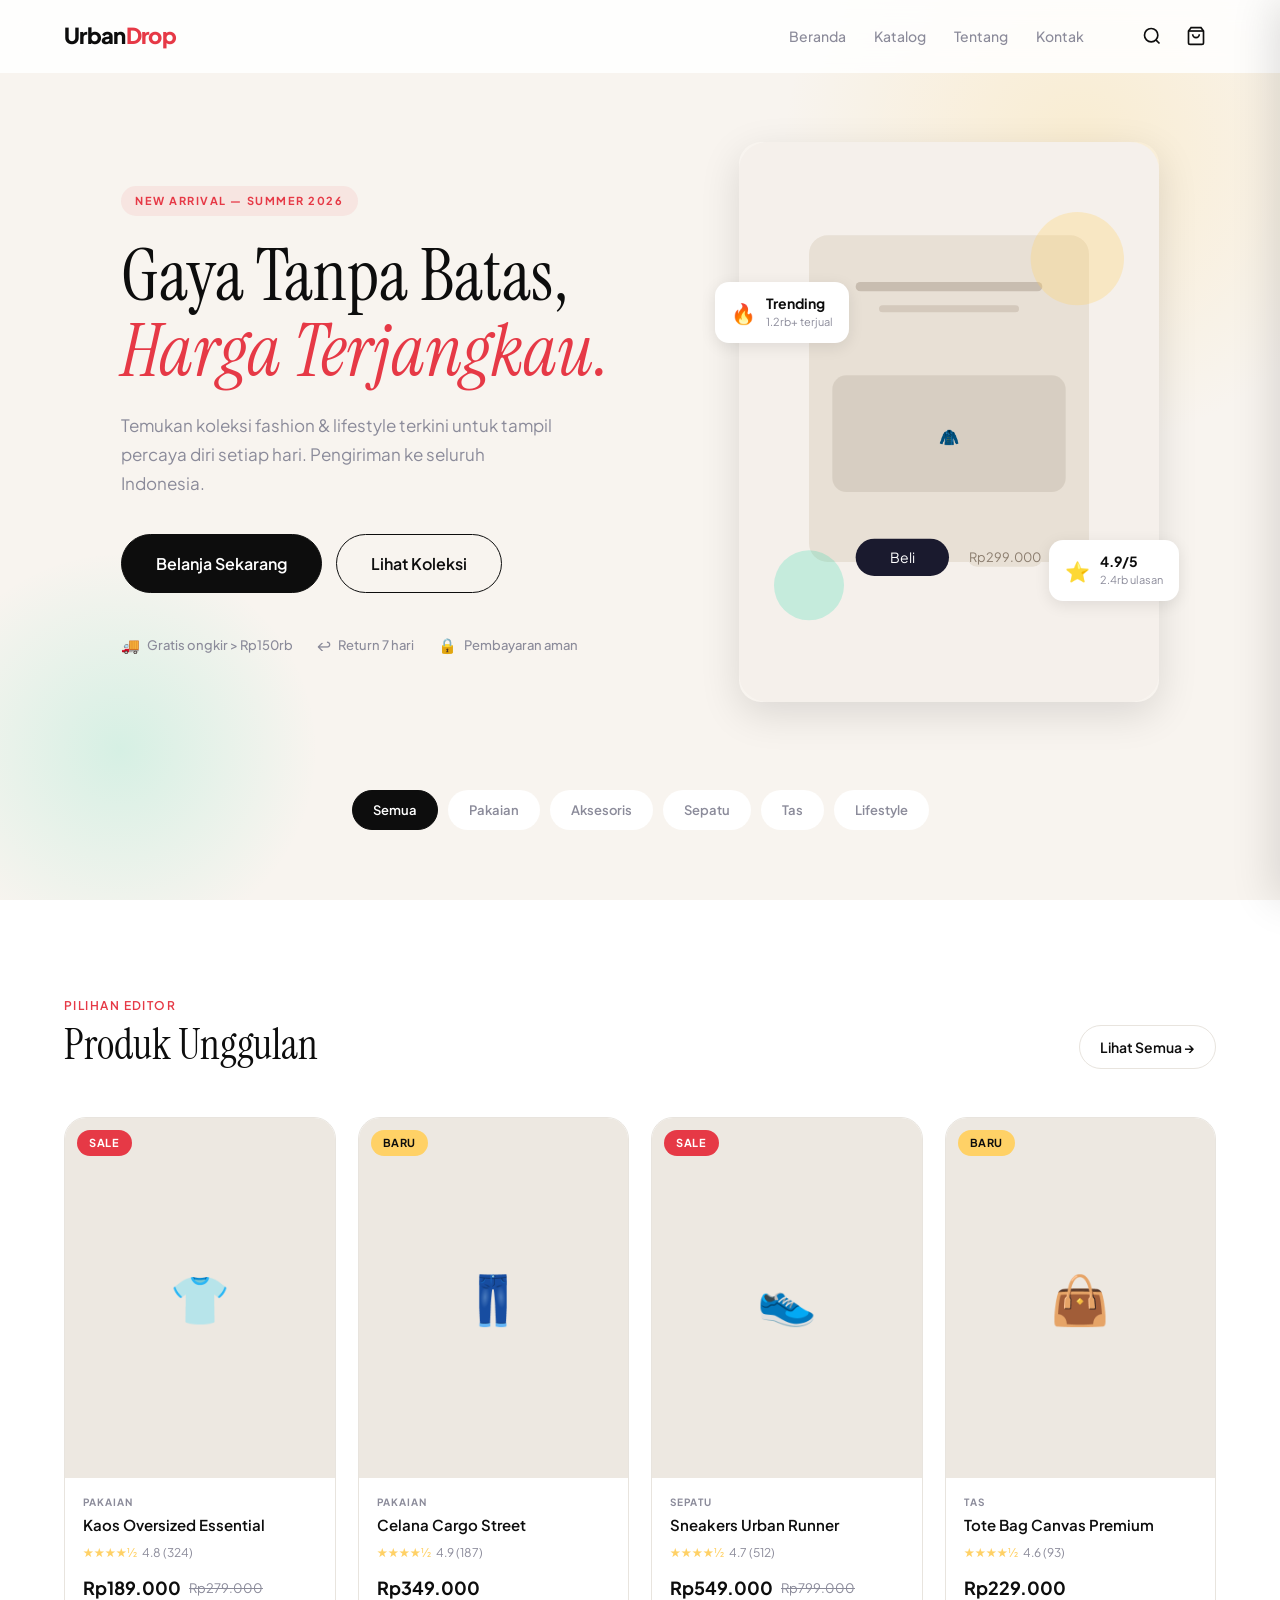
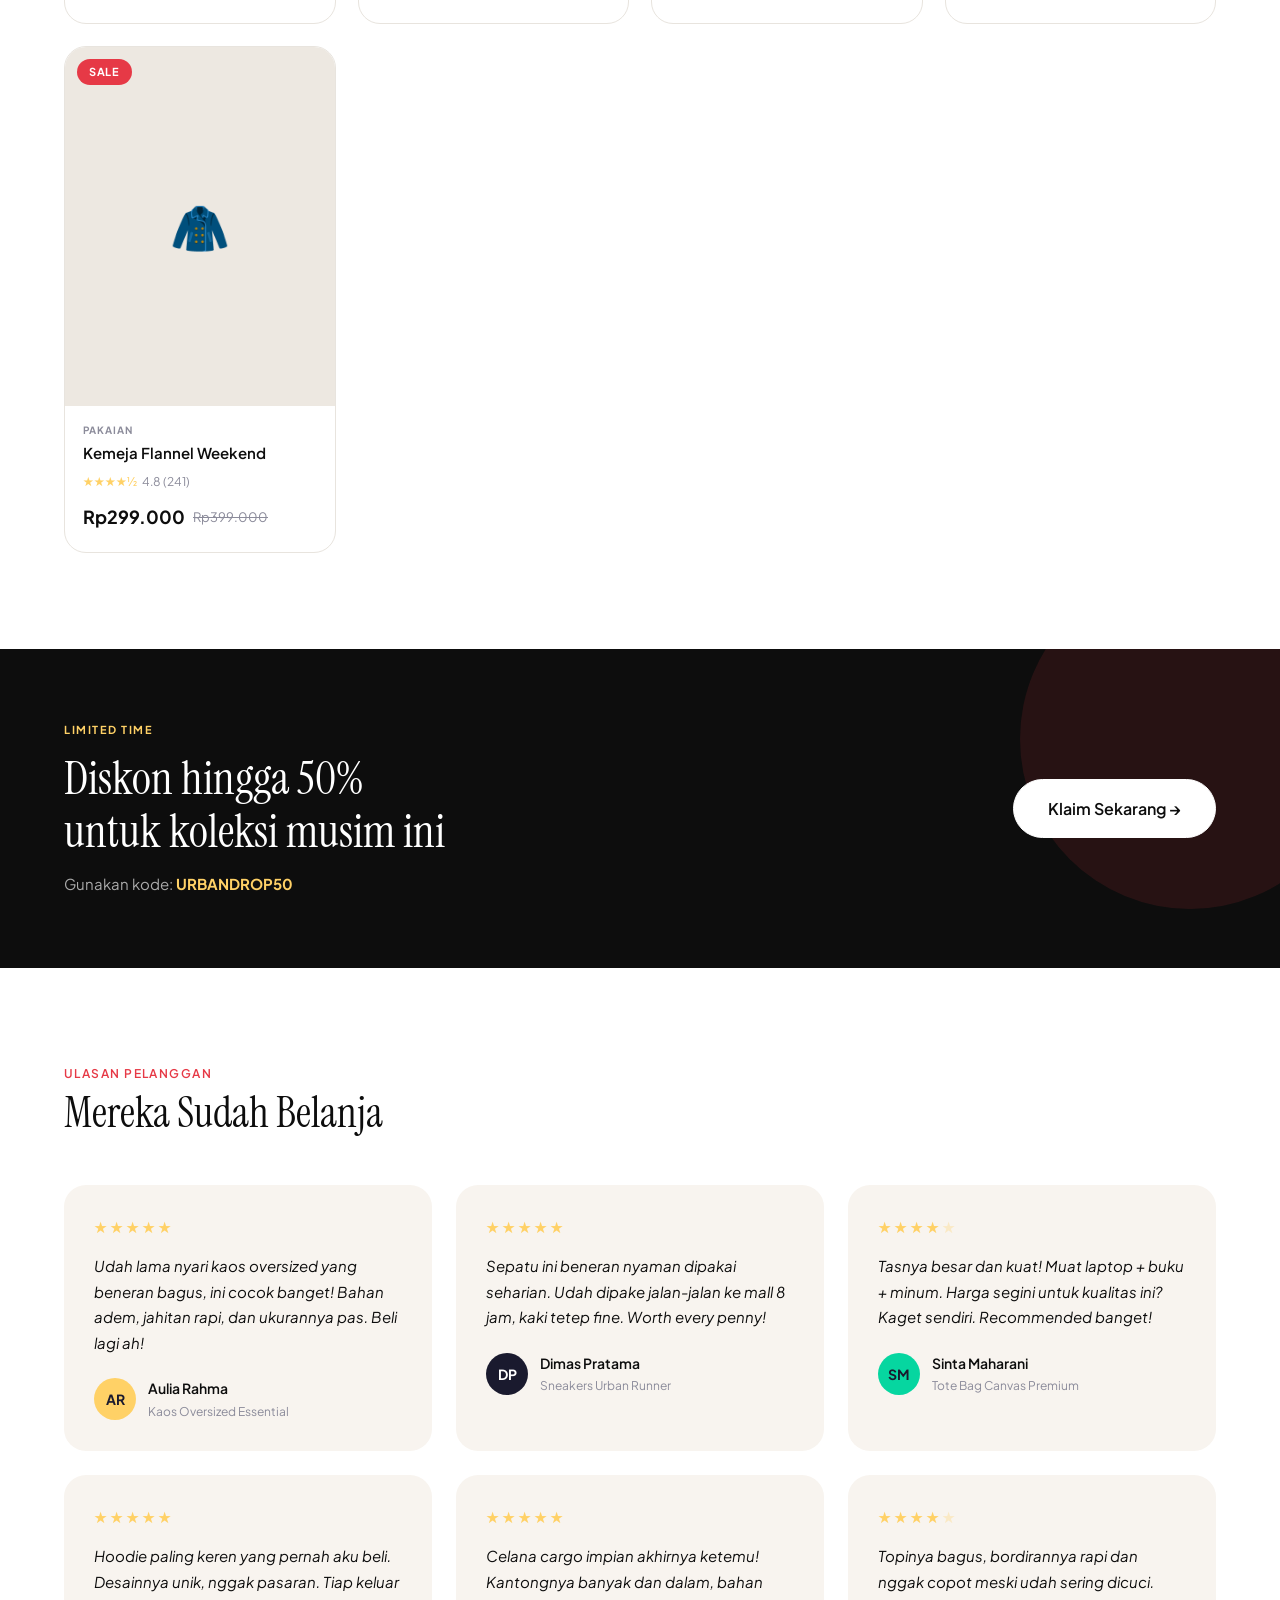
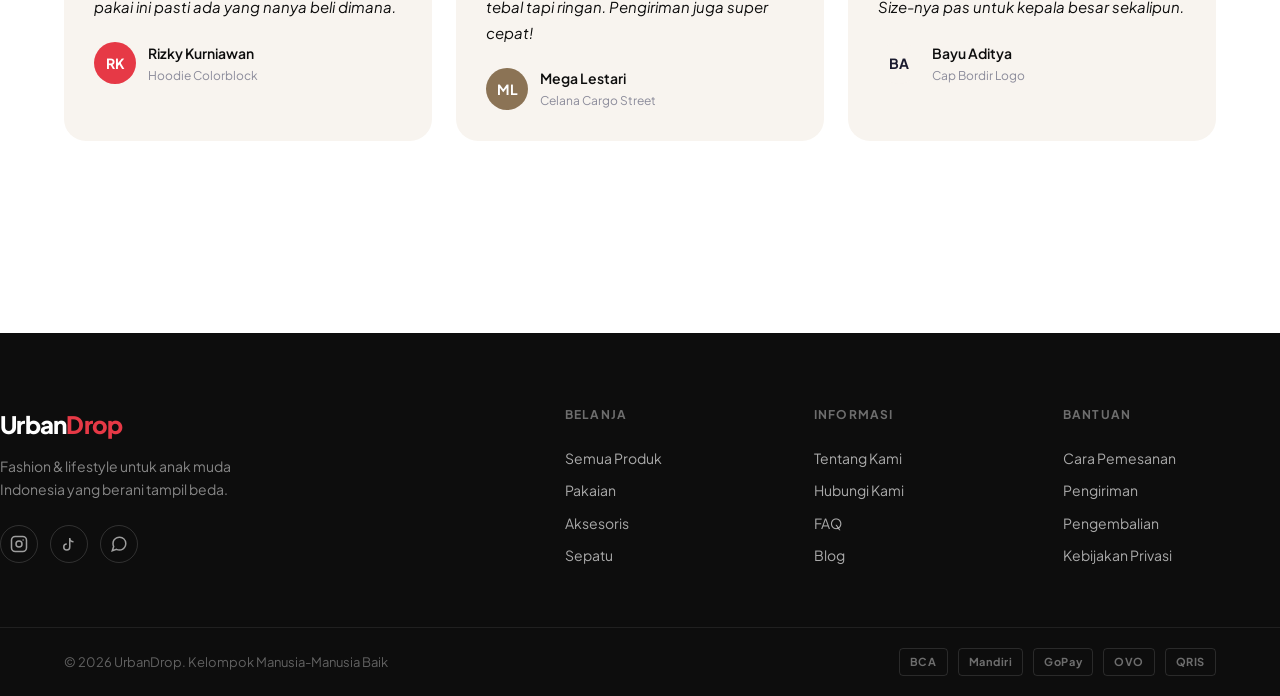
==== commit 1df03c2c: "feat : Hero Image change to emoticon from text" ====
--- a/index.html
+++ b/index.html
@@ -98,7 +98,7 @@
               <rect x="100" y="120" width="160" height="8" rx="4" fill="#C8BDB0"/>
               <rect x="120" y="140" width="120" height="6" rx="3" fill="#D4C9BC"/>
               <rect x="80" y="200" width="200" height="100" rx="12" fill="#C8BDB0" fill-opacity="0.5"/>
-              <text x="180" y="258" text-anchor="middle" fill="#8B7D6E" font-size="14" font-family="Plus Jakarta Sans">Hero Image</text>
+              <text x="180" y="258" text-anchor="middle" fill="#8B7D6E" font-size="14" font-family="Plus Jakarta Sans">🧥</text>
               <rect x="100" y="340" width="80" height="32" rx="16" fill="#1A1A2E"/>
               <text x="140" y="361" text-anchor="middle" fill="white" font-size="12" font-family="Plus Jakarta Sans">Beli</text>
               <rect x="196" y="348" width="64" height="16" rx="8" fill="#E8E0D5"/>
